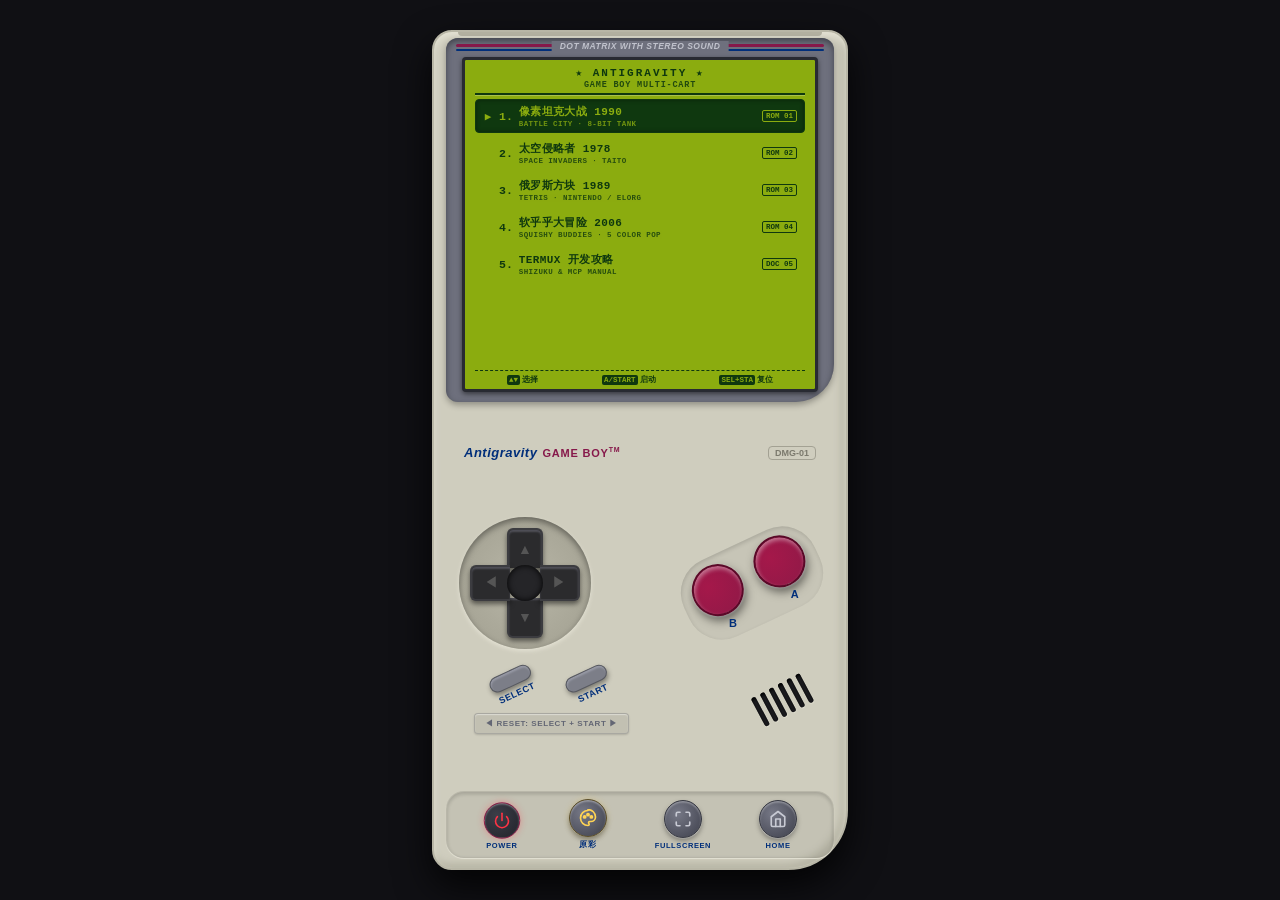
==== retro-gameboy/index.html @ 2f17fe51 "feat: 收录 Antigravity 复古掌机模拟器 (Retro Game Boy) 与四合一经典卡带生态 - 集成 DMG-01 仿真机身、滑动式 D-Pad、倾斜 A/B 键、3 种调色板与" ====
<!DOCTYPE html>
<html lang="zh-CN">
<head>
  <meta charset="UTF-8">
  <meta name="viewport" content="width=device-width, initial-scale=1.0, maximum-scale=1.0, user-scalable=no, viewport-fit=cover">
  <meta name="apple-mobile-web-app-capable" content="yes">
  <meta name="mobile-web-app-capable" content="yes">
  <title>Antigravity Retro Game Boy Console - 掌机模拟器 | 模型演练场</title>
  <link rel="icon" href="data:image/svg+xml,%3Csvg xmlns='http://www.w3.org/2000/svg' viewBox='0 0 16 16'%3E%3Crect width='16' height='16' rx='3' fill='%2310131c'/%3E%3Crect x='2' y='1' width='12' height='14' rx='2' fill='%23d0d3d4'/%3E%3Crect x='4' y='3' width='8' height='6' rx='1' fill='%238bac0f'/%3E%3Ccircle cx='11' cy='11.5' r='1' fill='%23a51a44'/%3E%3Ccircle cx='9' cy='12.5' r='1' fill='%23a51a44'/%3E%3Crect x='4' y='11' width='2' height='2' fill='%23333'/%3E%3C/svg%3E">
  <link rel="stylesheet" href="css/gameboy.css?v=20261022_10">
</head>
<body>

  <!-- Game Boy DMG-01 Handheld Chassis -->
  <div id="gameboy-chassis">
    <!-- Top Shell Grooves -->
    <div class="shell-groove-top"></div>

    <!-- Screen Bezel Unit -->
    <div id="screen-bezel-unit">
      <div class="bezel-lines">
        <div class="bezel-line-top"></div>
        <div class="bezel-line-bottom"></div>
        <div class="bezel-text">DOT MATRIX WITH STEREO SOUND</div>
        <button id="in-game-menu-btn" class="bezel-menu-btn hidden" tabindex="-1" aria-label="返回掌机目录" title="返回游戏目录 (RESET)">◀ 复位 / 目录</button>
      </div>

      <div class="screen-housing">
        <!-- LCD Screen Frame & Canvas/Iframe/Menu -->
        <div id="gb-screen-frame" class="palette-true">
          <div class="lcd-grid-overlay"></div>

          <!-- Authentic Game Boy Multi-Cart Selection Menu (On-Screen List) -->
          <div id="gb-menu-view" class="active">
            <div class="menu-lcd-header">
              <div class="menu-brand-header">★ ANTIGRAVITY ★</div>
              <div class="menu-title-banner">GAME BOY MULTI-CART</div>
              <div class="menu-pixel-hr"></div>
            </div>

            <div class="menu-game-list" id="menu-game-list">
              <!-- Game 01: Tank Battle -->
              <div class="menu-item active" data-index="0" data-game="tank-battle">
                <span class="menu-cursor">▶</span>
                <span class="menu-num">1.</span>
                <div class="menu-text-wrap">
                  <div class="menu-game-title">像素坦克大战 1990</div>
                  <div class="menu-game-en">BATTLE CITY · 8-BIT TANK</div>
                </div>
                <span class="menu-tag">ROM 01</span>
              </div>

              <!-- Game 02: Space Invaders -->
              <div class="menu-item" data-index="1" data-game="space-invaders">
                <span class="menu-cursor">▶</span>
                <span class="menu-num">2.</span>
                <div class="menu-text-wrap">
                  <div class="menu-game-title">太空侵略者 1978</div>
                  <div class="menu-game-en">SPACE INVADERS · TAITO</div>
                </div>
                <span class="menu-tag">ROM 02</span>
              </div>

              <!-- Game 03: Tetris 1989 -->
              <div class="menu-item" data-index="2" data-game="tetris">
                <span class="menu-cursor">▶</span>
                <span class="menu-num">3.</span>
                <div class="menu-text-wrap">
                  <div class="menu-game-title">俄罗斯方块 1989</div>
                  <div class="menu-game-en">TETRIS · NINTENDO / ELORG</div>
                </div>
                <span class="menu-tag">ROM 03</span>
              </div>

              <!-- Game 04: Squishy Buddies 2006 -->
              <div class="menu-item" data-index="3" data-game="squishy-buddies">
                <span class="menu-cursor">▶</span>
                <span class="menu-num">4.</span>
                <div class="menu-text-wrap">
                  <div class="menu-game-title">软乎乎大冒险 2006</div>
                  <div class="menu-game-en">SQUISHY BUDDIES · 5 COLOR POP</div>
                </div>
                <span class="menu-tag">ROM 04</span>
              </div>

              <!-- Game 05: Geek Guide -->
              <div class="menu-item" data-index="4" data-game="tutorial">
                <span class="menu-cursor">▶</span>
                <span class="menu-num">5.</span>
                <div class="menu-text-wrap">
                  <div class="menu-game-title">TERMUX 开发攻略</div>
                  <div class="menu-game-en">SHIZUKU & MCP MANUAL</div>
                </div>
                <span class="menu-tag">DOC 05</span>
              </div>
            </div>

            <!-- Authentic LCD Footer Guide -->
            <div class="menu-lcd-footer">
              <div class="menu-footer-hint">
                <span><b class="key-pill">▲▼</b>选择</span>
                <span><b class="key-pill">A/START</b>启动</span>
                <span><b class="key-pill">SEL+STA</b>复位</span>
              </div>
            </div>
          </div>

          <!-- Active Game Iframe Screen -->
          <iframe id="game-screen" src="" class="hidden"></iframe>

          <!-- Powered Off Overlay -->
          <div id="screen-off-overlay" class="hidden">
            <span>POWER OFF</span>
          </div>
        </div>
      </div>
    </div>

    <!-- Middle Console Branding -->
    <div class="console-branding">
      <div class="brand-left">
        <span class="brand-name">Antigravity</span>
        <span class="brand-sub">GAME BOY<span style="font-size:7px;vertical-align:super">TM</span></span>
      </div>
      <div class="brand-right">DMG-01</div>
    </div>

    <!-- Lower Handheld Controls Deck -->
    <div id="lower-deck">
      <div class="primary-controls-row">
        <!-- Authentic Cross D-Pad with Slide Touch Support -->
        <div class="dpad-container" id="gb-dpad">
          <div class="dpad-well"></div>
          <div class="dpad-cross">
            <div class="dpad-btn up" id="dpad-up">▲</div>
            <div class="dpad-btn down" id="dpad-down">▼</div>
            <div class="dpad-btn left" id="dpad-left">◀</div>
            <div class="dpad-btn right" id="dpad-right">▶</div>
            <div class="dpad-center"></div>
          </div>
        </div>

        <!-- Slanted Action A & B Buttons -->
        <div class="ab-buttons-container">
          <!-- B Button -->
          <div class="ab-unit">
            <div class="ab-btn" id="gb-btn-b"></div>
            <span class="ab-label">B</span>
          </div>
          <!-- A Button -->
          <div class="ab-unit">
            <div class="ab-btn" id="gb-btn-a"></div>
            <span class="ab-label">A</span>
          </div>
        </div>
      </div>

      <!-- Pill Shaped Rubber SELECT & START Buttons & Speaker Grille Row -->
      <div class="secondary-controls-row">
        <div class="select-start-wrap">
          <div class="select-start-row">
            <div class="rubber-pill-unit">
              <div class="rubber-pill-btn" id="gb-btn-select"></div>
              <span class="rubber-label">SELECT</span>
            </div>
            <div class="rubber-pill-unit">
              <div class="rubber-pill-btn" id="gb-btn-start"></div>
              <span class="rubber-label">START</span>
            </div>
          </div>
          <button type="button" class="reset-silk-screen" id="gb-btn-reset" tabindex="-1" aria-label="复位键" title="复位回到游戏菜单 (RESET)">◀ RESET: SELECT + START ▶</button>
        </div>

        <!-- Speaker Grille Slits (Bottom Right) -->
        <div class="speaker-grille">
          <div class="speaker-slit"></div>
          <div class="speaker-slit"></div>
          <div class="speaker-slit"></div>
          <div class="speaker-slit"></div>
          <div class="speaker-slit"></div>
          <div class="speaker-slit"></div>
        </div>
      </div>
    </div>

    <!-- Game Boy Chassis Hardware Utility Dock (3 Authentic SVG Operations) -->
    <div class="console-utility-dock">
      <!-- 1. Power Switch / Button -->
      <button class="utility-btn active" id="btn-power" tabindex="-1" aria-label="电源开关" title="电源开关 (POWER)">
        <div class="btn-cap">
          <svg class="utility-svg" viewBox="0 0 24 24">
            <path d="M12 2v10"/>
            <path d="M18.36 6.64a9 9 0 1 1-12.73 0"/>
          </svg>
        </div>
        <span class="btn-label">POWER</span>
      </button>

      <!-- 2. Palette Mode Switcher -->
      <button class="utility-btn true-color-active" id="btn-palette" tabindex="-1" aria-label="色彩调色板" title="色彩模式切换：原彩(无条纹) / COLOR(扫描线) / DMG / B&W">
        <div class="btn-cap">
          <svg class="utility-svg" viewBox="0 0 24 24">
            <path d="M12 2C6.5 2 2 6.5 2 12s4.5 10 10 10c.9 0 1.6-.7 1.6-1.6 0-.4-.2-.8-.5-1.1-.3-.3-.4-.7-.4-1.1 0-.9.7-1.6 1.6-1.6H16c3.3 0 6-2.7 6-6 0-5.5-4.5-9.8-10-9.8z"/>
            <circle cx="7.5" cy="10.5" r="1.5" fill="currentColor"/>
            <circle cx="12" cy="7.5" r="1.5" fill="currentColor"/>
            <circle cx="16.5" cy="10.5" r="1.5" fill="currentColor"/>
          </svg>
        </div>
        <span class="btn-label" id="palette-label">原彩</span>
      </button>

      <!-- 3. Fullscreen Toggle -->
      <button class="utility-btn" id="btn-fullscreen" tabindex="-1" aria-label="全屏显示" title="全屏切换 (FULLSCREEN)">
        <div class="btn-cap">
          <svg class="utility-svg" viewBox="0 0 24 24">
            <path d="M8 3H5a2 2 0 0 0-2 2v3m18 0V5a2 2 0 0 0-2-2h-3m0 18h3a2 2 0 0 0 2-2v-3M3 16v3a2 2 0 0 0 2 2h3"/>
          </svg>
        </div>
        <span class="btn-label">FULLSCREEN</span>
      </button>

      <!-- 4. Back to Playground Home -->
      <a class="utility-btn" id="btn-back-home" href="../" tabindex="-1" aria-label="返回演练场" title="返回模型演练场 (HOME)" style="text-decoration:none;">
        <div class="btn-cap">
          <svg class="utility-svg" viewBox="0 0 24 24">
            <path d="M3 9l9-7 9 7v11a2 2 0 0 1-2 2H5a2 2 0 0 1-2-2z"/>
            <polyline points="9 22 9 12 15 12 15 22"/>
          </svg>
        </div>
        <span class="btn-label">HOME</span>
      </a>
    </div>
  </div>

  <!-- Console Engine Script -->
  <script src="js/console.js?v=20261022_10"></script>
</body>
</html>
---- retro-gameboy/css/gameboy.css ----
/* ==========================================================================
   Antigravity Game Boy (DMG-01) Retro Console Styling
   Mobile-First Handheld Simulator Architecture
   ========================================================================== */

* {
  box-sizing: border-box;
  margin: 0;
  padding: 0;
  user-select: none;
  -webkit-user-select: none;
  -webkit-touch-callout: none;
}

:root {
  --gb-shell: #cfcdbe;
  --gb-shell-shadow: #b2b0a0;
  --gb-shell-highlight: #e4e2d4;
  --gb-bezel: #6e707d;
  --gb-bezel-inner: #50525d;
  --gb-screen-dmg: #8bac0f;
  --gb-screen-dmg-dark: #0f380f;
  --gb-button-ab: #8f1947;
  --gb-button-ab-active: #b5225c;
  --gb-dpad: #2b2b2d;
  --gb-rubber: #7c7e88;
  --gb-accent-purple: #86184a;
  --gb-accent-blue: #002e7a;
}

html, body {
  width: 100%;
  height: 100%;
  overflow: hidden;
  background: #101014;
  font-family: -apple-system, BlinkMacSystemFont, "Segoe UI", Roboto, "PingFang SC", sans-serif;
  touch-action: none;
  overscroll-behavior: none;
  display: flex;
  justify-content: center;
  align-items: center;
}

/* ================= Console Utility Dock (3 Authentic SVG Operations) ================= */
.console-utility-dock {
  width: 100%;
  max-width: 388px;
  display: flex;
  flex-direction: row;
  justify-content: space-around;
  align-items: center;
  padding: 5px 12px;
  background: rgba(0, 0, 0, 0.05);
  border-radius: 18px;
  box-shadow: inset 0 2px 4px rgba(0, 0, 0, 0.18), 0 1px 1px var(--gb-shell-highlight);
  border: 1px solid rgba(0, 0, 0, 0.06);
  margin-top: 3px;
  z-index: 50;
}

.utility-btn {
  background: transparent;
  border: none;
  display: flex;
  flex-direction: column;
  align-items: center;
  gap: 3px;
  cursor: pointer;
  padding: 2px 6px;
  touch-action: manipulation;
  -webkit-tap-highlight-color: transparent;
  user-select: none;
  outline: none;
}

.btn-cap {
  width: 38px;
  height: 38px;
  border-radius: 50%;
  background: radial-gradient(circle at 35% 35%, #767886 0%, #464854 85%);
  border: 1.5px solid #363842;
  box-shadow: 
    inset 0 1.5px 2px rgba(255, 255, 255, 0.35),
    0 3px 5px rgba(0, 0, 0, 0.35),
    0 1px 1px rgba(255, 255, 255, 0.6);
  display: flex;
  align-items: center;
  justify-content: center;
  color: #c8cad4;
  transition: all 0.15s ease;
}

.utility-svg {
  width: 18px;
  height: 18px;
  stroke: currentColor;
  stroke-width: 2.2;
  fill: none;
  stroke-linecap: round;
  stroke-linejoin: round;
}

/* Active / Pressed States */
.utility-btn:active .btn-cap,
.utility-btn.active .btn-cap {
  background: radial-gradient(circle at 35% 35%, #3c3e48 0%, #25262e 85%);
  transform: translateY(1.5px) scale(0.96);
  box-shadow: inset 0 2px 4px rgba(0, 0, 0, 0.7), 0 1px 1px rgba(255, 255, 255, 0.2);
  color: #00e5ff;
}

/* Power button active powered-on state */
.utility-btn#btn-power.active .btn-cap {
  color: #ff3344;
  border-color: #8f1947;
  box-shadow: inset 0 1px 2px rgba(255,255,255,0.4), 0 0 8px rgba(255, 51, 68, 0.35);
}

/* True-Color (原彩) active indicator on palette button */
.utility-btn#btn-palette.true-color-active .btn-cap {
  color: #ffd454;
  border-color: #5c4e28;
  box-shadow: inset 0 1.5px 2px rgba(255, 255, 255, 0.4), 0 3px 5px rgba(0, 0, 0, 0.35), 0 0 6px rgba(255, 212, 84, 0.28);
}

/* Text Labels matching Game Boy DMG-01 Silk-screened styling */
.btn-label {
  font-size: 7.5px;
  font-weight: 900;
  color: var(--gb-accent-blue);
  letter-spacing: 0.6px;
  text-transform: uppercase;
  font-family: -apple-system, BlinkMacSystemFont, "Segoe UI", Roboto, sans-serif;
}

/* ================= Game Boy Shell Container ================= */
#gameboy-chassis {
  width: 100vw;
  max-width: 416px;
  height: 98vh;
  height: 98dvh;
  max-height: 840px;
  background: var(--gb-shell);
  border-radius: 20px 20px 60px 20px; /* Authentic DMG-01 curved bottom-right! */
  box-shadow: 
    inset 0 4px 6px var(--gb-shell-highlight),
    inset -4px -4px 8px var(--gb-shell-shadow),
    0 16px 36px rgba(0, 0, 0, 0.8);
  display: flex;
  flex-direction: column;
  align-items: center;
  justify-content: space-between;
  padding: 6px 12px 10px 12px;
  position: relative;
  border: 2px solid #b8b6a6;
  margin-top: 0;
}

/* Authentic Top Ribs / Ridges */
.shell-groove-top {
  position: absolute;
  top: 0;
  left: 24px;
  right: 24px;
  height: 4px;
  background: var(--gb-shell-shadow);
  border-radius: 0 0 4px 4px;
}

/* ================= Screen Bezel ================= */
#screen-bezel-unit {
  width: 100%;
  max-width: 396px;
  background: var(--gb-bezel);
  border-radius: 12px 12px 38px 12px;
  padding: 6px 10px 10px 10px;
  box-shadow: inset 0 3px 6px #41434c, 0 3px 6px rgba(0,0,0,0.3);
  position: relative;
  display: flex;
  flex-direction: column;
  align-items: center;
}

/* Dual Color Accent Lines */
.bezel-lines {
  width: 100%;
  display: flex;
  flex-direction: column;
  gap: 2px;
  margin-bottom: 6px;
  position: relative;
}
.bezel-line-top {
  width: 100%;
  height: 3px;
  background: var(--gb-accent-purple);
  border-radius: 2px;
}
.bezel-line-bottom {
  width: 100%;
  height: 2px;
  background: var(--gb-accent-blue);
  border-radius: 2px;
}
.bezel-text {
  position: absolute;
  top: -3px;
  left: 50%;
  transform: translateX(-50%);
  background: var(--gb-bezel);
  padding: 0 8px;
  font-size: 8.5px;
  font-style: italic;
  font-weight: 900;
  color: #c0c2cc;
  letter-spacing: 0.5px;
  white-space: nowrap;
}

/* Screen Area with Battery LED */
.screen-housing {
  width: 100%;
  display: flex;
  align-items: center;
  position: relative;
}

/* Actual LCD Frame - Enlarged & Centered */
#gb-screen-frame {
  width: 100%;
  max-width: 356px;
  height: clamp(260px, 39vh, 335px);
  aspect-ratio: auto;
  background: #000;
  border-radius: 4px;
  box-shadow: inset 0 0 14px rgba(0, 0, 0, 0.95), 0 2px 5px rgba(0,0,0,0.5);
  margin: 0 auto;
  position: relative;
  overflow: hidden;
  border: 3px solid #282a32;
}

/* CRT / LCD Matrix Tint Filter */
#gb-screen-frame.palette-dmg {
  filter: sepia(0.8) hue-rotate(55deg) saturate(2.4) brightness(0.9);
}
#gb-screen-frame.palette-bw {
  filter: grayscale(1) contrast(1.15) brightness(1.05);
}
#gb-screen-frame.palette-color {
  filter: none;
}
#gb-screen-frame.palette-true {
  filter: none;
  box-shadow: 0 2px 5px rgba(0, 0, 0, 0.5);
}
#gb-screen-frame.palette-true .lcd-grid-overlay {
  display: none;
  opacity: 0;
}

/* Scanline / Pixel Grid Overlay */
.lcd-grid-overlay {
  position: absolute;
  top: 0;
  left: 0;
  width: 100%;
  height: 100%;
  pointer-events: none;
  background: repeating-linear-gradient(
    0deg,
    rgba(0, 0, 0, 0.15) 0px,
    rgba(0, 0, 0, 0.15) 1px,
    transparent 1px,
    transparent 2px
  );
  z-index: 5;
}

/* Game Iframe */
iframe#game-screen {
  width: 100%;
  height: 100%;
  border: none;
  display: block;
  background: #000;
}

/* Powered off screen state */
#screen-off-overlay {
  position: absolute;
  top: 0;
  left: 0;
  width: 100%;
  height: 100%;
  background: #0d120d;
  z-index: 20;
  display: flex;
  flex-direction: column;
  align-items: center;
  justify-content: center;
  color: #2e442e;
  font-family: monospace;
  font-size: 13px;
  font-weight: bold;
}
#screen-off-overlay.hidden {
  display: none;
}

/* ================= Middle Console Branding ================= */
.console-branding {
  width: 100%;
  display: flex;
  justify-content: space-between;
  align-items: center;
  padding: 4px 18px 0 18px;
}
.brand-left {
  display: flex;
  align-items: baseline;
  gap: 5px;
}
.brand-name {
  font-size: 13px;
  font-weight: 900;
  font-style: italic;
  color: var(--gb-accent-blue);
  letter-spacing: 0.5px;
}
.brand-sub {
  font-size: 11px;
  font-weight: 900;
  color: var(--gb-accent-purple);
  letter-spacing: 0.8px;
}
.brand-right {
  font-size: 9px;
  font-weight: 800;
  color: #7b796d;
  border: 1px solid #a3a193;
  padding: 1px 6px;
  border-radius: 4px;
}

/* ================= Lower Controls Deck ================= */
#lower-deck {
  width: 100%;
  display: flex;
  flex-direction: column;
  align-items: center;
  justify-content: space-evenly;
  flex: 1;
  min-height: 180px;
  max-height: 250px;
  position: relative;
  padding: 2px 0;
}

/* Middle Primary Controls: D-Pad on Left, A/B on Right */
.primary-controls-row {
  width: 100%;
  display: flex;
  justify-content: space-between;
  align-items: center;
  padding: 0 10px;
}

/* Tactile DMG-01 D-Pad */
.dpad-container {
  width: 138px;
  height: 138px;
  position: relative;
  display: flex;
  align-items: center;
  justify-content: center;
  touch-action: none;
}
.dpad-well {
  position: absolute;
  width: 132px;
  height: 132px;
  border-radius: 50%;
  background: radial-gradient(circle, #b8b6a7 0%, #a4a293 85%);
  box-shadow: inset 0 3px 6px rgba(0,0,0,0.4), 0 2px 4px var(--gb-shell-highlight);
}
.dpad-cross {
  position: absolute;
  width: 110px;
  height: 110px;
}
.dpad-btn {
  position: absolute;
  background: var(--gb-dpad);
  border: 2px solid #3c3c40;
  border-radius: 4px;
  display: flex;
  align-items: center;
  justify-content: center;
  color: #555;
  font-size: 14px;
  cursor: pointer;
  box-shadow: inset 0 2px 2px #505058, 0 3px 5px rgba(0,0,0,0.5);
}
.dpad-btn.active {
  background: #111;
  color: #fff;
  transform: scale(0.96);
  box-shadow: inset 0 3px 5px #000;
}
.dpad-btn.up {
  top: 0; left: 37px; width: 36px; height: 40px; border-bottom: none; border-radius: 6px 6px 0 0;
}
.dpad-btn.down {
  bottom: 0; left: 37px; width: 36px; height: 40px; border-top: none; border-radius: 0 0 6px 6px;
}
.dpad-btn.left {
  top: 37px; left: 0; width: 40px; height: 36px; border-right: none; border-radius: 6px 0 0 6px;
}
.dpad-btn.right {
  top: 37px; right: 0; width: 40px; height: 36px; border-left: none; border-radius: 0 6px 6px 0;
}
.dpad-center {
  top: 37px; left: 37px; width: 36px; height: 36px;
  position: absolute;
  background: #252528;
  border-radius: 50%;
  box-shadow: inset 0 0 6px #000;
  pointer-events: none;
}

/* Iconic Slanted A & B Action Buttons */
.ab-buttons-container {
  display: flex;
  align-items: center;
  gap: 16px;
  transform: rotate(-25deg); /* Classic DMG-01 angle! */
  padding: 8px 12px;
  background: rgba(0,0,0,0.04);
  border-radius: 36px;
  box-shadow: inset 0 2px 4px rgba(0,0,0,0.15);
}
.ab-unit {
  display: flex;
  flex-direction: column;
  align-items: center;
  gap: 4px;
}
.ab-btn {
  width: 52px;
  height: 52px;
  border-radius: 50%;
  background: radial-gradient(circle at 35% 35%, #a5184a, var(--gb-button-ab));
  border: 2px solid #5a0928;
  box-shadow: 
    inset 0 3px 4px rgba(255, 255, 255, 0.4),
    0 5px 10px rgba(0, 0, 0, 0.5),
    0 1px 2px #fff;
  cursor: pointer;
  touch-action: none;
}
.ab-btn:active, .ab-btn.active {
  background: var(--gb-button-ab-active);
  transform: scale(0.92) translateY(2px);
  box-shadow: 0 2px 4px rgba(0,0,0,0.6);
}
.ab-label {
  font-size: 11px;
  font-weight: 900;
  color: var(--gb-accent-blue);
  letter-spacing: 0.5px;
  transform: rotate(25deg); /* Counter-rotate label so it reads upright! */
}

/* Secondary Controls Row (SELECT/START & Speaker Grille) */
.secondary-controls-row {
  width: 100%;
  display: flex;
  flex-direction: row;
  justify-content: space-between;
  align-items: center;
  padding: 0 16px 0 28px;
}

.select-start-wrap {
  display: flex;
  flex-direction: column;
  align-items: center;
  gap: 2px;
}

/* Rubber Pill SELECT & START Buttons */
.select-start-row {
  display: flex;
  gap: 20px;
  align-items: center;
}
.rubber-pill-unit {
  display: flex;
  flex-direction: column;
  align-items: center;
  gap: 3px;
  padding: 4px 6px;
  cursor: pointer;
  transform: rotate(-25deg);
}
.rubber-pill-btn {
  width: 44px;
  height: 16px;
  background: var(--gb-rubber);
  border-radius: 8px;
  border: 1px solid #565860;
  box-shadow: inset 0 2px 2px #989aa6, 0 3px 5px rgba(0,0,0,0.4);
  cursor: pointer;
  touch-action: none;
}
.rubber-pill-btn:active, .rubber-pill-btn.active {
  background: #464850;
  transform: translateY(1px);
  box-shadow: 0 1px 2px rgba(0,0,0,0.5);
}
.rubber-label {
  font-size: 9px;
  font-weight: 900;
  color: var(--gb-accent-blue);
  letter-spacing: 0.5px;
  pointer-events: none;
}
.reset-silk-screen {
  font-family: inherit;
  font-size: 8px;
  font-weight: 900;
  color: #636674;
  letter-spacing: 0.6px;
  margin-top: 8px;
  background: rgba(0, 0, 0, 0.06);
  border: 1px solid rgba(80, 84, 100, 0.22);
  border-radius: 4px;
  padding: 4px 10px;
  cursor: pointer;
  touch-action: manipulation;
  display: inline-flex;
  align-items: center;
  justify-content: center;
  transition: all 0.15s ease;
  user-select: none;
  -webkit-tap-highlight-color: transparent;
  box-shadow: inset 0 1px 1px rgba(255, 255, 255, 0.4), 0 1px 2px rgba(0, 0, 0, 0.15);
}
.reset-silk-screen:hover, .reset-silk-screen:active {
  background: #252834;
  color: #00e5ff;
  border-color: #00e5ff;
  transform: translateY(1px) scale(0.97);
  box-shadow: 0 0 8px rgba(0, 229, 255, 0.4), inset 0 1px 2px #000;
}

/* Speaker Grille Slits (Bottom Right of Controls Deck) */
.speaker-grille {
  display: flex;
  gap: 5px;
  transform: rotate(-28deg);
  pointer-events: none;
  margin-right: 8px;
}
.speaker-slit {
  width: 5px;
  height: 32px;
  background: #1c1c20;
  border-radius: 4px;
  box-shadow: inset 0 2px 3px #000, 0 1px 1px var(--gb-shell-highlight);
}

/* ================= Authentic Game Boy LCD Menu Screen ================= */
#gb-menu-view {
  position: absolute;
  top: 0;
  left: 0;
  width: 100%;
  height: 100%;
  background: var(--gb-screen-dmg);
  color: var(--gb-screen-dmg-dark);
  font-family: "Courier New", Courier, monospace;
  display: flex;
  flex-direction: column;
  justify-content: space-between;
  padding: 6px 10px 4px 10px;
  box-sizing: border-box;
  z-index: 10;
  user-select: none;
  overflow: hidden;
}
#gb-menu-view.hidden {
  display: none;
}

.menu-lcd-header {
  text-align: center;
  display: flex;
  flex-direction: column;
  align-items: center;
  gap: 1px;
  flex-shrink: 0;
}
.menu-brand-header {
  font-size: 11px;
  font-weight: 900;
  letter-spacing: 2px;
  color: var(--gb-screen-dmg-dark);
}
.menu-title-banner {
  font-size: 8.5px;
  font-weight: 800;
  letter-spacing: 0.8px;
  opacity: 0.85;
}
.menu-pixel-hr {
  width: 100%;
  height: 2px;
  background: var(--gb-screen-dmg-dark);
  margin-top: 2px;
  margin-bottom: 2px;
  box-shadow: 0 1px 0 rgba(255,255,255,0.25);
}

.menu-game-list {
  flex: 1;
  min-height: 0;
  display: flex;
  flex-direction: column;
  gap: 3px;
  margin: 2px 0;
  overflow-y: auto;
  scroll-behavior: smooth;
  scrollbar-width: none;
  -webkit-overflow-scrolling: touch;
}
.menu-game-list::-webkit-scrollbar {
  display: none;
}

.menu-item {
  display: flex;
  align-items: center;
  gap: 6px;
  padding: 4px 7px;
  border-radius: 4px;
  border: 1.5px solid transparent;
  cursor: pointer;
  touch-action: manipulation;
  pointer-events: auto;
  transition: all 0.1s ease;
  flex-shrink: 0;
}
.menu-item.active {
  background: var(--gb-screen-dmg-dark);
  color: var(--gb-screen-dmg);
  border-color: var(--gb-screen-dmg-dark);
  box-shadow: inset 0 0 4px rgba(0, 0, 0, 0.4);
}
.menu-item:active {
  transform: scale(0.98);
}

.menu-cursor {
  font-size: 11px;
  width: 10px;
  text-align: center;
  visibility: hidden;
  font-weight: bold;
}
.menu-item.active .menu-cursor {
  visibility: visible;
  animation: cursorBlink 0.6s infinite alternate;
}
@keyframes cursorBlink {
  0% { opacity: 0.2; }
  100% { opacity: 1; }
}

.menu-num {
  font-size: 11.5px;
  font-weight: 900;
}
.menu-text-wrap {
  flex: 1;
  display: flex;
  flex-direction: column;
  gap: 1px;
  overflow: hidden;
}
.menu-game-title {
  font-size: 11px;
  font-weight: bold;
  letter-spacing: 0.4px;
  white-space: nowrap;
}
.menu-game-en {
  font-size: 7.5px;
  font-weight: bold;
  opacity: 0.8;
  letter-spacing: 0.4px;
}
.menu-tag {
  font-size: 7.5px;
  font-weight: 900;
  border: 1px solid currentColor;
  padding: 1px 3px;
  border-radius: 2px;
  white-space: nowrap;
}

.menu-lcd-footer {
  flex-shrink: 0;
  text-align: center;
  border-top: 1px dashed var(--gb-screen-dmg-dark);
  padding-top: 3px;
  margin-top: 2px;
}
.menu-footer-hint {
  font-size: 8px;
  font-weight: bold;
  display: flex;
  justify-content: space-around;
  align-items: center;
}
.key-pill {
  background: var(--gb-screen-dmg-dark);
  color: var(--gb-screen-dmg);
  padding: 1px 2px;
  border-radius: 2px;
  margin-right: 2px;
  font-size: 7.5px;
}

/* In-Game Menu Return Hardware Button on Bezel */
.bezel-menu-btn {
  position: absolute;
  right: 4px;
  top: -3px;
  background: #181a22;
  color: #00e5ff;
  border: 1.5px solid #00e5ff;
  border-radius: 4px;
  font-size: 9.5px;
  font-weight: 900;
  padding: 3px 9px;
  min-height: 24px;
  cursor: pointer;
  z-index: 25;
  box-shadow: inset 0 1px 1px rgba(255,255,255,0.25), 0 0 8px rgba(0,229,255,0.35);
  transition: all 0.15s ease;
  user-select: none;
  touch-action: manipulation;
}
.bezel-menu-btn:hover, .bezel-menu-btn:active {
  background: #00e5ff;
  color: #0c0e14;
  border-color: #00e5ff;
  transform: scale(0.95);
  box-shadow: 0 0 12px rgba(0,229,255,0.7);
}
.bezel-menu-btn.hidden {
  display: none;
}
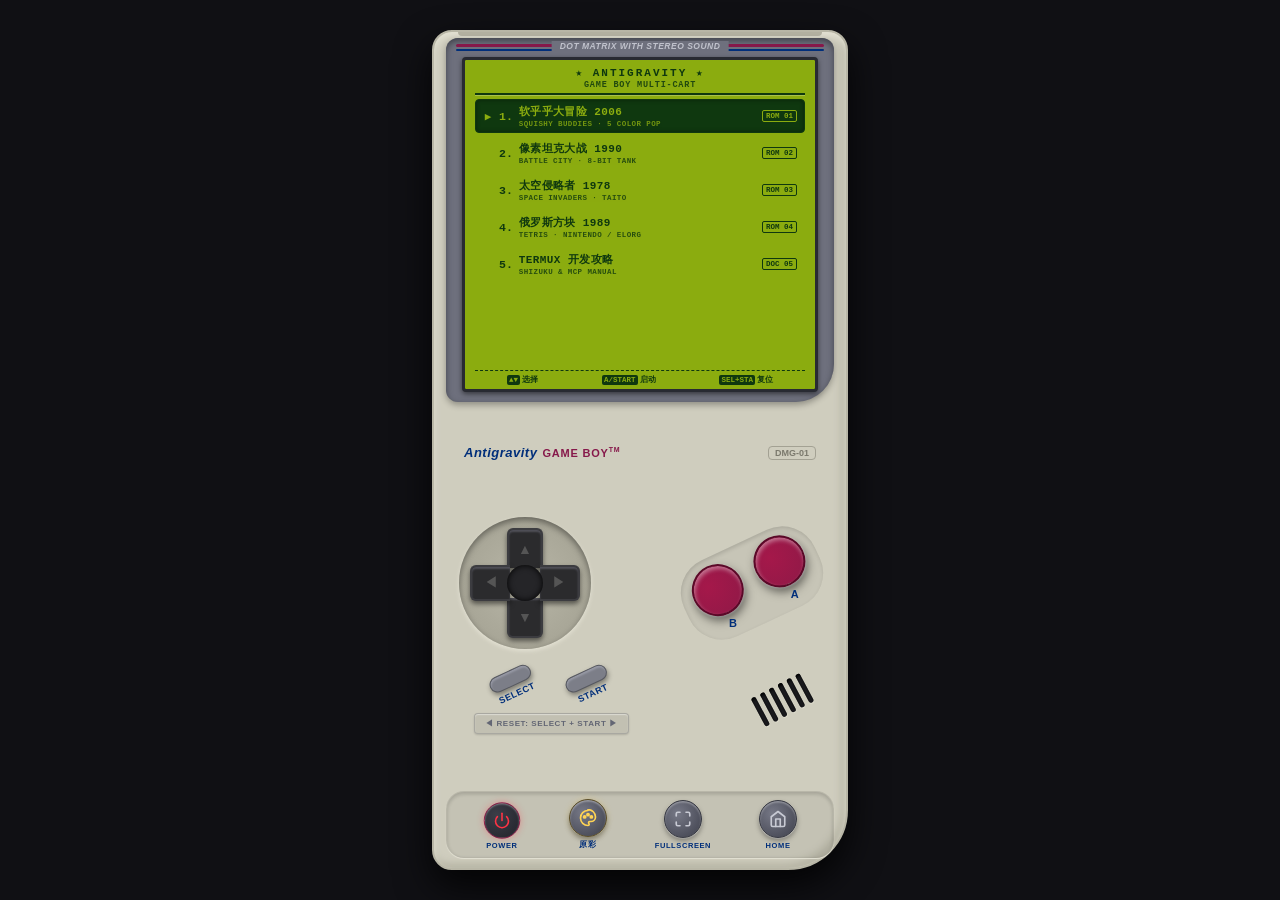
==== commit 1fdb27ac: "feat: 将《软乎乎大冒险 2006》设为 Game Boy 默认首选 ROM 01 - 掌机多卡带菜单将《软乎乎大冒险 2006》置于首位（ROM 01） - 更新 console.js 默认卡带" ====
--- a/retro-gameboy/index.html
+++ b/retro-gameboy/index.html
@@ -39,46 +39,46 @@
             </div>
 
             <div class="menu-game-list" id="menu-game-list">
-              <!-- Game 01: Tank Battle -->
-              <div class="menu-item active" data-index="0" data-game="tank-battle">
+              <!-- Game 01: Squishy Buddies 2006 -->
+              <div class="menu-item active" data-index="0" data-game="squishy-buddies">
                 <span class="menu-cursor">▶</span>
                 <span class="menu-num">1.</span>
+                <div class="menu-text-wrap">
+                  <div class="menu-game-title">软乎乎大冒险 2006</div>
+                  <div class="menu-game-en">SQUISHY BUDDIES · 5 COLOR POP</div>
+                </div>
+                <span class="menu-tag">ROM 01</span>
+              </div>
+
+              <!-- Game 02: Tank Battle -->
+              <div class="menu-item" data-index="1" data-game="tank-battle">
+                <span class="menu-cursor">▶</span>
+                <span class="menu-num">2.</span>
                 <div class="menu-text-wrap">
                   <div class="menu-game-title">像素坦克大战 1990</div>
                   <div class="menu-game-en">BATTLE CITY · 8-BIT TANK</div>
                 </div>
-                <span class="menu-tag">ROM 01</span>
-              </div>
-
-              <!-- Game 02: Space Invaders -->
-              <div class="menu-item" data-index="1" data-game="space-invaders">
-                <span class="menu-cursor">▶</span>
-                <span class="menu-num">2.</span>
+                <span class="menu-tag">ROM 02</span>
+              </div>
+
+              <!-- Game 03: Space Invaders -->
+              <div class="menu-item" data-index="2" data-game="space-invaders">
+                <span class="menu-cursor">▶</span>
+                <span class="menu-num">3.</span>
                 <div class="menu-text-wrap">
                   <div class="menu-game-title">太空侵略者 1978</div>
                   <div class="menu-game-en">SPACE INVADERS · TAITO</div>
                 </div>
-                <span class="menu-tag">ROM 02</span>
-              </div>
-
-              <!-- Game 03: Tetris 1989 -->
-              <div class="menu-item" data-index="2" data-game="tetris">
-                <span class="menu-cursor">▶</span>
-                <span class="menu-num">3.</span>
+                <span class="menu-tag">ROM 03</span>
+              </div>
+
+              <!-- Game 04: Tetris 1989 -->
+              <div class="menu-item" data-index="3" data-game="tetris">
+                <span class="menu-cursor">▶</span>
+                <span class="menu-num">4.</span>
                 <div class="menu-text-wrap">
                   <div class="menu-game-title">俄罗斯方块 1989</div>
                   <div class="menu-game-en">TETRIS · NINTENDO / ELORG</div>
-                </div>
-                <span class="menu-tag">ROM 03</span>
-              </div>
-
-              <!-- Game 04: Squishy Buddies 2006 -->
-              <div class="menu-item" data-index="3" data-game="squishy-buddies">
-                <span class="menu-cursor">▶</span>
-                <span class="menu-num">4.</span>
-                <div class="menu-text-wrap">
-                  <div class="menu-game-title">软乎乎大冒险 2006</div>
-                  <div class="menu-game-en">SQUISHY BUDDIES · 5 COLOR POP</div>
                 </div>
                 <span class="menu-tag">ROM 04</span>
               </div>
